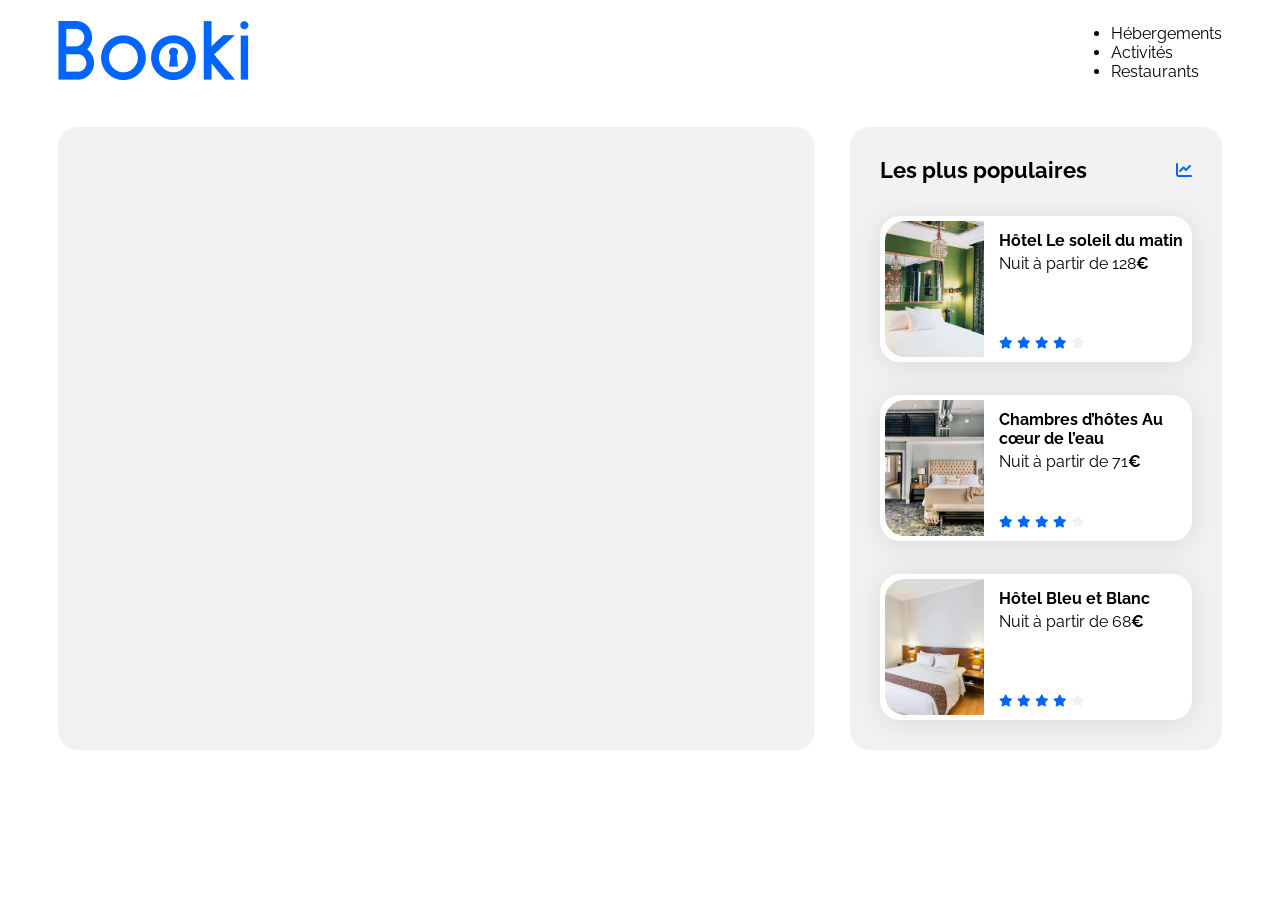
==== Booki/index.html @ a7e3a95b "Ajout du contenu de pro" ====
<!DOCTYPE html>
<html lang="fr">

<head>
    <meta charset="UTF-8">
    <meta name="viewport" content="width=device-width, initial-scale=1.0">
    <title>Booki</title>
    <link rel="preconnect" href="https://fonts.googleapis.com">
    <link rel="preconnect" href="https://fonts.gstatic.com" crossorigin>
    <link href="https://fonts.googleapis.com/css2?family=Raleway:wght@400;500;700&display=swap" rel="stylesheet">
    <link rel="stylesheet" href="https://cdnjs.cloudflare.com/ajax/libs/font-awesome/6.2.1/css/all.min.css"
        integrity="sha512-MV7K8+y+gLIBoVD59lQIYicR65iaqukzvf/nwasF0nqhPay5w/9lJmVM2hMDcnK1OnMGCdVK+iQrJ7lzPJQd1w=="
        crossorigin="anonymous" referrerpolicy="no-referrer" />
    <link rel="stylesheet" href="./css/style.css">
</head>

<body>
    <div class="main-container">
        <header>
            <nav>
                <a href="#" class="logo">
                    <img src="./images/logo/Booki.png" alt="Logo Booki">
                </a>
                <ul class="nav-links">
                    <li><a href="#">Hébergements</a></li>
                    <li><a href="#">Activités</a></li>
                    <li><a href="#">Restaurants</a></li>
                </ul>
            </nav>  
        </header>
        <main>
            <div class="hebergements-and-populaires">
                <section class="hebergements">

                </section>
                <section class="populaires">
                    <div class="populaires-title">
                        <h2 class="section-title">Les plus populaires</h2>
                        <i class="fa-solid fa-chart-line" aria-hidden="true"></i>
                    </div>
                    <div class="populaires-cards">
                        <a href="#">
                            <article class="card">
                                <img src="./images/hebergements/emile-guillemot.jpg" alt="Image de la chambre d'hôtel montrant un lit">
                                <div class="card-content">
                                    <div class="card-txt">
                                        <h3 class="card-title">Hôtel Le soleil du matin</h3>
                                        <p class="card-subtitle">Nuit à partir de 128<span class="euro">€</span></p>
                                    </div>
                                    <div class="card-rating">
                                        <i class="fa-xs fa-solid fa-star" aria-hidden="true"></i>
                                        <i class="fa-xs fa-solid fa-star" aria-hidden="true"></i>
                                        <i class="fa-xs fa-solid fa-star" aria-hidden="true"></i>
                                        <i class="fa-xs fa-solid fa-star" aria-hidden="true"></i>
                                        <i class="fa-xs fa-solid fa-star neutral-star" aria-hidden="true"></i>
                                        <span class="sr-only">Note de 4 sur 5</span>
                                    </div>
                                </div>
                            </article>
                        </a>
                        <a href="#">
                            <article class="card">
                                <img src="./images/hebergements/aw-creative.jpg" alt="Image de la chambre d'hôtel montrant un lit">
                                <div class="card-content">
                                    <div class="card-txt">
                                        <h3 class="card-title">Chambres d’hôtes Au cœur de l’eau</h3>
                                        <p class="card-subtitle">Nuit à partir de 71<span class="euro">€</span></p>
                                    </div>
                                    <div class="card-rating">
                                        <i class="fa-xs fa-solid fa-star" aria-hidden="true"></i>
                                        <i class="fa-xs fa-solid fa-star" aria-hidden="true"></i>
                                        <i class="fa-xs fa-solid fa-star" aria-hidden="true"></i>
                                        <i class="fa-xs fa-solid fa-star" aria-hidden="true"></i>
                                        <i class="fa-xs fa-solid fa-star neutral-star" aria-hidden="true"></i>
                                        <span class="sr-only">Note de 4 sur 5</span>
                                    </div>
                                </div>
                            </article>
                        </a>
                        <a href="#">
                            <article class="card">
                                <img src="./images/hebergements/febrian-zakaria2.jpg" alt="Image de la chambre d'hôtel montrant un lit">
                                <div class="card-content">
                                    <div class="card-txt">
                                        <h3 class="card-title">Hôtel Bleu et Blanc</h3>
                                        <p class="card-subtitle">Nuit à partir de 68<span class="euro">€</span></p>
                                    </div>
                                    <div class="card-rating">
                                        <i class="fa-xs fa-solid fa-star" aria-hidden="true"></i>
                                        <i class="fa-xs fa-solid fa-star" aria-hidden="true"></i>
                                        <i class="fa-xs fa-solid fa-star" aria-hidden="true"></i>
                                        <i class="fa-xs fa-solid fa-star" aria-hidden="true"></i>
                                        <i class="fa-xs fa-solid fa-star neutral-star" aria-hidden="true"></i>
                                        <span class="sr-only">Note de 4 sur 5</span>
                                    </div>
                                </div>
                            </article>
                        </a>
                    </div>
                </section>
            </div>
        </main>
        <footer></footer>
    </div>
</body>

</html>
---- Booki/css/style.css ----
/****** General ***********/
* {
    font-family: 'Raleway', sans-serif;
}

:root {
    --main-color: #0065FC;
    --main-bg-color: #F2F2F2;
    --filter-bg-color: #DEEBFF;
}

.fa-solid {
    color: var(--main-color);
}

body {
    display: flex;
    justify-content: center;
}

.main-container {
    width: 100%;
    max-width: 1440px;
    padding: 0 50px;
    box-sizing: border-box;
}

a {
    color: inherit;
    text-decoration: none;
}

.section-title {
    margin: 0;
    font-size: 22px;
}

.card {
    background-color: white;
    border-radius: 20px;
    padding: 5px;
    filter: drop-shadow(0px 3px 15px rgba(0, 0, 0, 0.1));
}

.card img {
    object-fit: cover;
}

.card-title {
    font-size: 16px;
}

.euro {
    font-weight: 700;
}

.neutral-star {
    color: var(--main-bg-color)
}

/****** Hebergements And Populaires ***********/
.hebergements-and-populaires {
    display: flex;
    justify-content: space-between;
}

.hebergements-and-populaires section {
    background-color: var(--main-bg-color);
    border-radius: 20px;
    padding: 30px;
    box-sizing: border-box;
}

/****** Hebergements ***********/
.hebergements {
    width: 65%;
}

/****** Populaires ***********/
.populaires {
    width: 32%;
}

.populaires-title {
    display: flex;
    justify-content: space-between;
    align-items: center;
}

.populaires-cards .card {
    display: flex;
    margin-top: 33px;
}

.populaires-cards img {
    width: 33%;
    height: 136px;
    border-top-left-radius: 20px;
    border-bottom-left-radius: 20px;
}

.populaires-cards .card-content {
    width: 67%;
    padding-left: 15px;
    display: flex;
    flex-direction: column;
    justify-content: space-between;
    box-sizing: border-box;
}

.populaires-cards .card-title {
    margin-top: 10px;
    margin-bottom: 4px;
}

.populaires-cards .card-subtitle {
    margin: 0;
}

.populaires-cards .card-rating {
    margin-bottom: 5px;
}

nav{
    display: flex;
    justify-content: space-between;
    align-items: center;
    margin-bottom: 30px;
}


/* Le code ci-dessous correspond à la version responsive uniquement */

/****** Media queries ***********/
/* Medium devices (tablets, less/equal than 1024px) */
@media (max-width: 1024px) {
    .hebergements-and-populaires {
        flex-direction: column;
    }

    .hebergements {
        width: 100%;
    }

    .populaires {
        width: 100%;
        margin-top: 50px;
    }

    .populaires-cards {
        display: flex;
        flex-direction: row;
        justify-content: space-between;
    }

    .populaires-cards a {
        width: 30%;
    }

    .populaires-cards .card-title {
        font-size: 14px;
    }

    .populaires-cards .card-subtitle {
        font-size: 13px;
    }
}

/* Small devices (phones, less than 768px) */
@media (max-width: 767.98px) {
    /* ... */
}
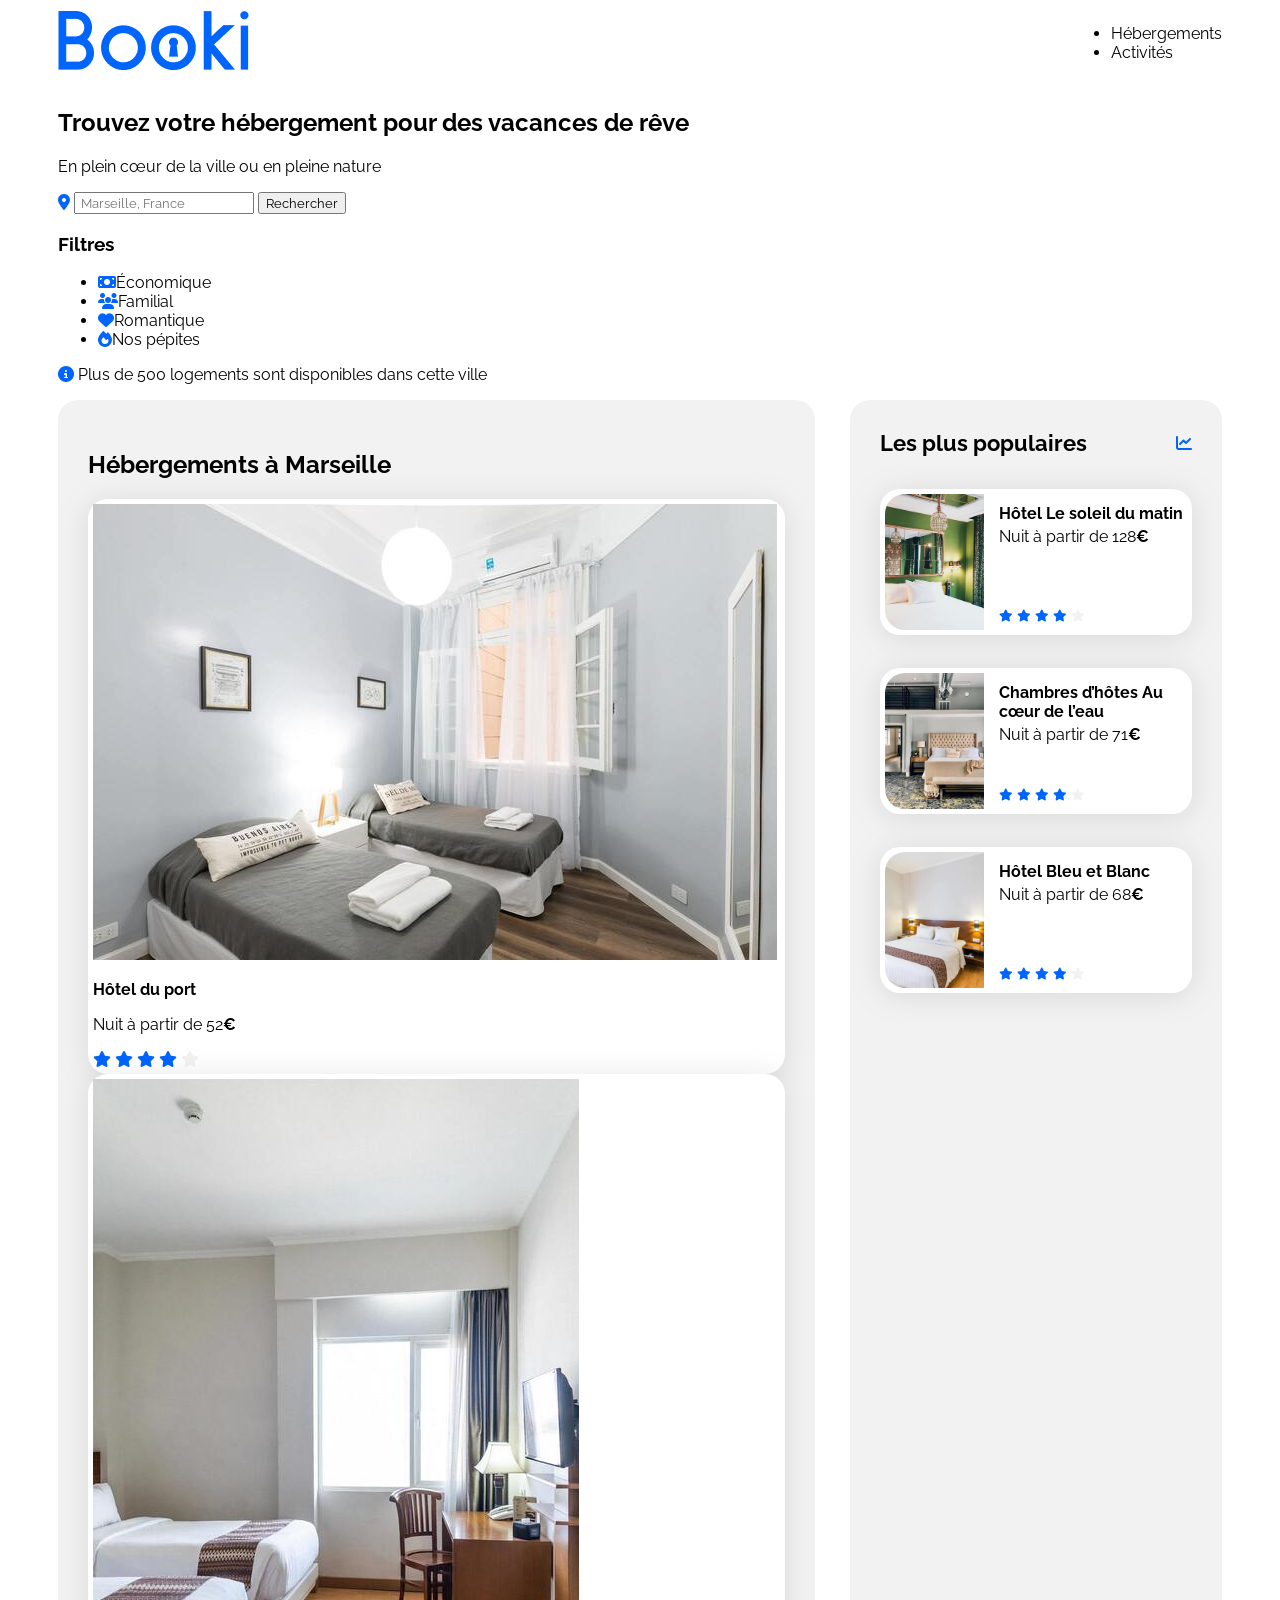
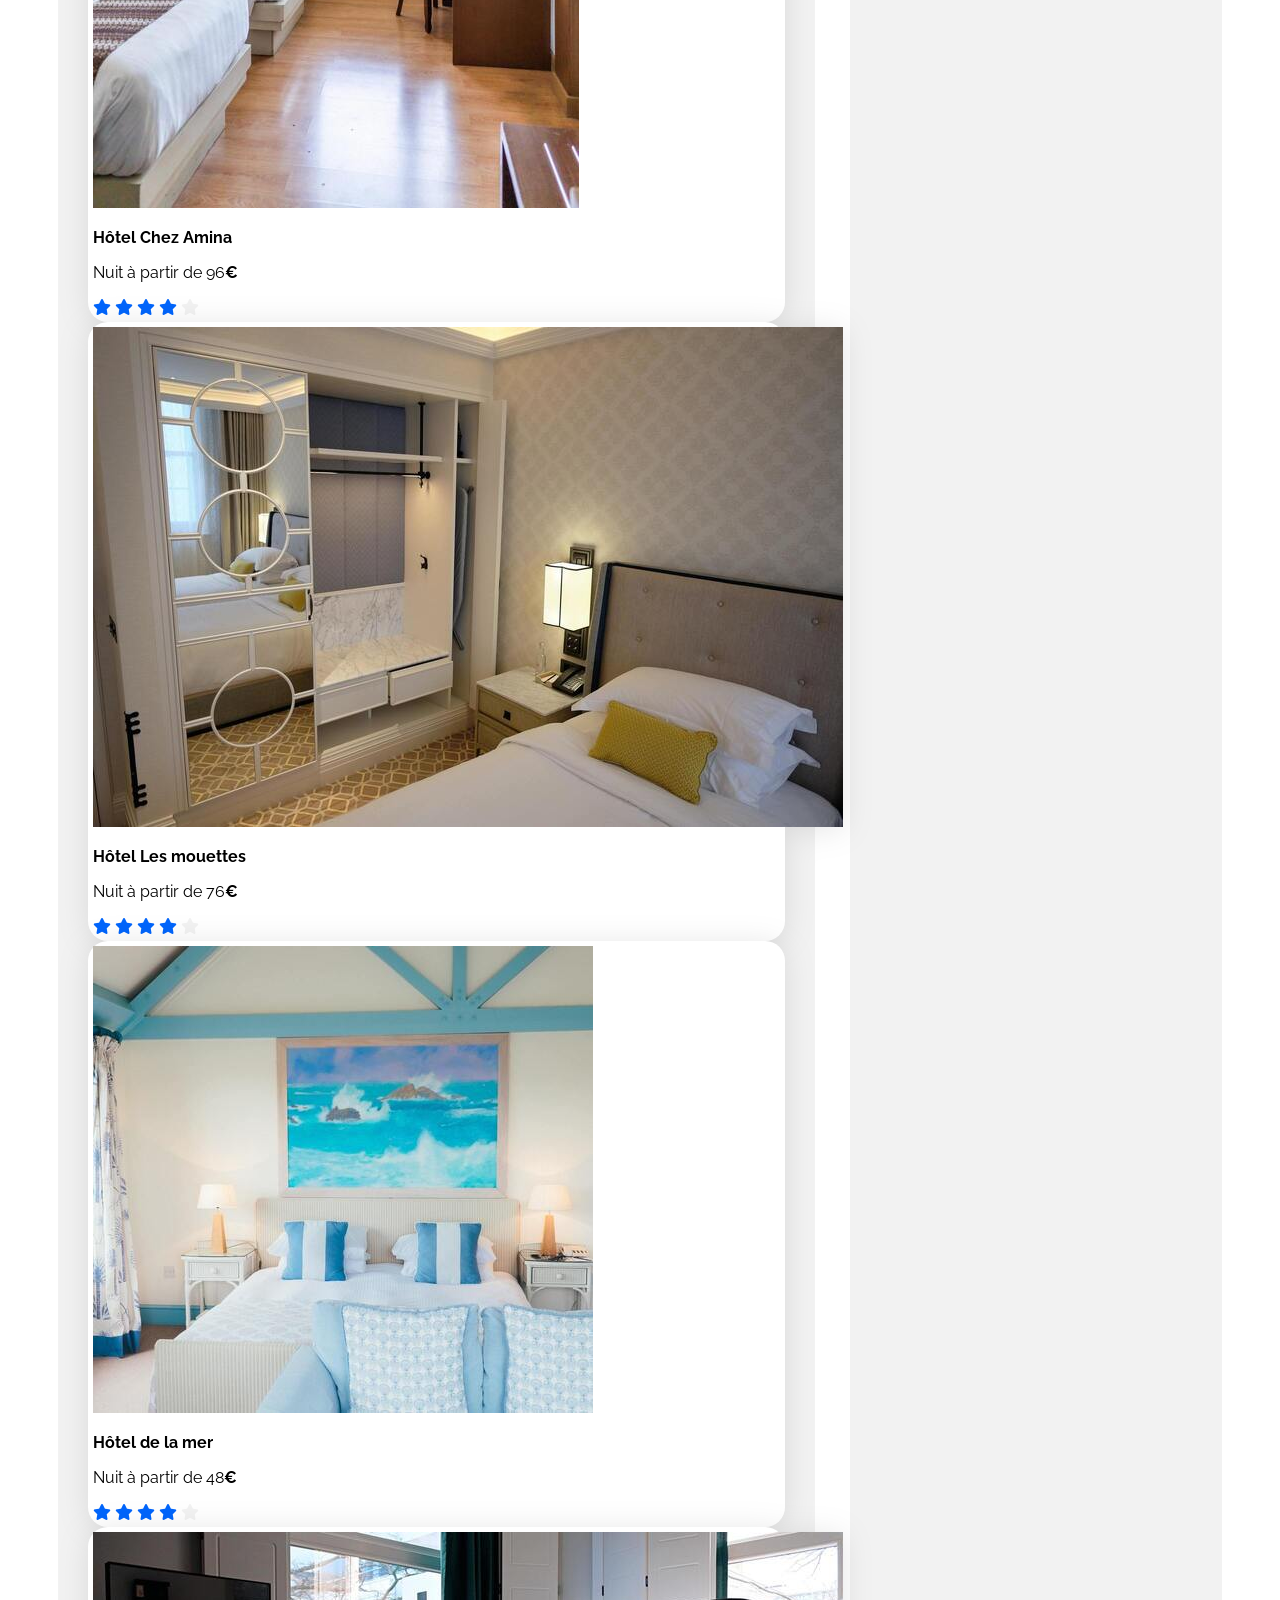
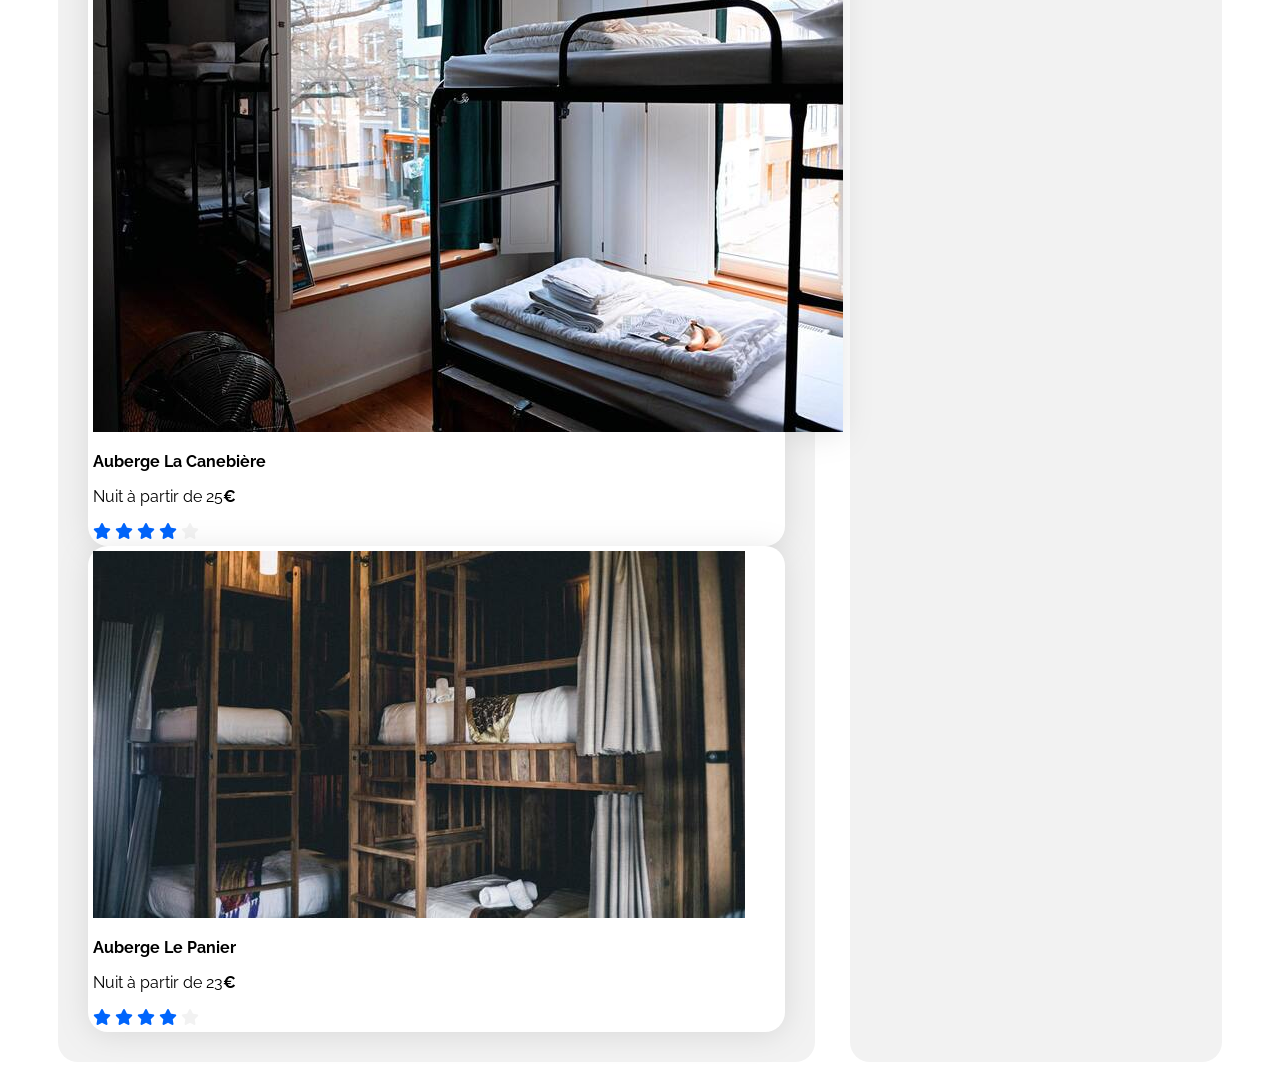
==== commit 70376654: "Mise à jour" ====
--- a/Booki/index.html
+++ b/Booki/index.html
@@ -21,18 +21,142 @@
                 <a href="#" class="logo">
                     <img src="./images/logo/Booki.png" alt="Logo Booki">
                 </a>
-                <ul class="nav-links">
+                <ul class="nav-liens">
                     <li><a href="#">Hébergements</a></li>
                     <li><a href="#">Activités</a></li>
-                    <li><a href="#">Restaurants</a></li>
                 </ul>
-            </nav>  
+            </nav>
+            <section class="filtre-et-recherche">
+                <h2 class="titre">Trouvez votre hébergement pour des vacances de rêve</h2>
+                <p class="soustitre">En plein cœur de la ville ou en pleine nature</p>
+                <form class="recherche">
+                    <i class="fa-solid fa-location-dot" aria-hidden="true"></i>
+                    <input type="text" placeholder=" Marseille, France" class="input-recherche">
+                    <button type="submit" class="button">Rechercher</button>
+                </form>
+                <div class="filtre">
+                    <h3>Filtres</h3> 
+                    <ul class="filtre-liens">
+                        <li><i class="fa-solid fa-money-bill" aria-hidden="true"></i><a href="#">Économique</a></li>
+                        <li><i class="fa-solid fa-users" aria-hidden="true"></i><a href="#">Familial</a></li>
+                        <li><i class="fa-solid fa-heart" aria-hidden="true"></i><a href="#">Romantique</a></li>
+                        <li><i class="fa-solid fa-fire" aria-hidden="true"></i><a href="#">Nos pépites</a></li>
+                    </ul>
+                </div>
+                <p><i class="fa-solid fa-info-circle" aria-hidden="true"></i> Plus de 500 logements sont disponibles dans cette ville</p>
+            </section>
         </header>
         <main>
             <div class="hebergements-and-populaires">
                 <section class="hebergements">
-
+                    <h2 class="hebergements-title">Hébergements à Marseille</h2>
+                    <div class="hebergements-cards">
+                        <a href="#">
+                            <article class="card">
+                                <img src="./images/hebergements/fred-kleber.jpg" alt="Façade de l'Hôtel du port">
+                                <div class="card-content">
+                                    <h3 class="card-title">Hôtel du port</h3>
+                                    <p class="card-subtitle">Nuit à partir de 52<span class="euro">€</span></p>
+                                    <div class="card-rating">
+                                        <i class="fa-solid fa-star" aria-hidden="true"></i>
+                                        <i class="fa-solid fa-star" aria-hidden="true"></i>
+                                        <i class="fa-solid fa-star" aria-hidden="true"></i>
+                                        <i class="fa-solid fa-star" aria-hidden="true"></i>
+                                        <i class="fa-solid fa-star neutral-star" aria-hidden="true"></i>
+                                        <span class="sr-only">Note de 4 sur 5</span>
+                                    </div>
+                                </div>
+                            </article>
+                        </a>
+                        <a href="#">
+                            <article class="card">
+                                <img src="./images/hebergements/febrian-zakaria.jpg" alt="Chambre de l'Hôtel Chez Amina">
+                                <div class="card-content">
+                                    <h3 class="card-title">Hôtel Chez Amina</h3>
+                                    <p class="card-subtitle">Nuit à partir de 96<span class="euro">€</span></p>
+                                    <div class="card-rating">
+                                        <i class="fa-solid fa-star" aria-hidden="true"></i>
+                                        <i class="fa-solid fa-star" aria-hidden="true"></i>
+                                        <i class="fa-solid fa-star" aria-hidden="true"></i>
+                                        <i class="fa-solid fa-star" aria-hidden="true"></i>
+                                        <i class="fa-solid fa-star neutral-star" aria-hidden="true"></i>
+                                        <span class="sr-only">Note de 4 sur 5</span>
+                                    </div>
+                                </div>
+                            </article>
+                        </a>
+                        <a href="#">
+                            <article class="card">
+                                <img src="./images/hebergements/reisetopia.jpg" alt="Chambre de l'Hôtel Les mouettes">
+                                <div class="card-content">
+                                    <h3 class="card-title">Hôtel Les mouettes</h3>
+                                    <p class="card-subtitle">Nuit à partir de 76<span class="euro">€</span></p>
+                                    <div class="card-rating">
+                                        <i class="fa-solid fa-star" aria-hidden="true"></i>
+                                        <i class="fa-solid fa-star" aria-hidden="true"></i>
+                                        <i class="fa-solid fa-star" aria-hidden="true"></i>
+                                        <i class="fa-solid fa-star" aria-hidden="true"></i>
+                                        <i class="fa-solid fa-star neutral-star" aria-hidden="true"></i>
+                                        <span class="sr-only">Note de 4 sur 5</span>
+                                    </div>
+                                </div>
+                            </article>
+                        </a>
+                        <a href="#">
+                            <article class="card">
+                                <img src="./images/hebergements/annie-spratt.jpg" alt="Chambre de l'Hôtel de la mer">
+                                <div class="card-content">
+                                    <h3 class="card-title">Hôtel de la mer</h3>
+                                    <p class="card-subtitle">Nuit à partir de 48<span class="euro">€</span></p>
+                                    <div class="card-rating">
+                                        <i class="fa-solid fa-star" aria-hidden="true"></i>
+                                        <i class="fa-solid fa-star" aria-hidden="true"></i>
+                                        <i class="fa-solid fa-star" aria-hidden="true"></i>
+                                        <i class="fa-solid fa-star" aria-hidden="true"></i>
+                                        <i class="fa-solid fa-star neutral-star" aria-hidden="true"></i>
+                                        <span class="sr-only">Note de 4 sur 5</span>
+                                    </div>
+                                </div>
+                            </article>
+                        </a>
+                        <a href="#">
+                            <article class="card">
+                                <img src="./images/hebergements/marcus-loke.jpg" alt="Chambre de l'Auberge La Canebière">
+                                <div class="card-content">
+                                    <h3 class="card-title">Auberge La Canebière</h3>
+                                    <p class="card-subtitle">Nuit à partir de 25<span class="euro">€</span></p>
+                                    <div class="card-rating">
+                                        <i class="fa-solid fa-star" aria-hidden="true"></i>
+                                        <i class="fa-solid fa-star" aria-hidden="true"></i>
+                                        <i class="fa-solid fa-star" aria-hidden="true"></i>
+                                        <i class="fa-solid fa-star" aria-hidden="true"></i>
+                                        <i class="fa-solid fa-star neutral-star" aria-hidden="true"></i>
+                                        <span class="sr-only">Note de 4 sur 5</span>
+                                    </div>
+                                </div>
+                            </article>
+                        </a>
+                        <a href="#">
+                            <article class="card">
+                                <img src="./images/hebergements/nicate-lee.jpg" alt="Chambre de l'Auberge Le Panier">
+                                <div class="card-content">
+                                    <h3 class="card-title">Auberge Le Panier</h3>
+                                    <p class="card-subtitle">Nuit à partir de 23<span class="euro">€</span></p>
+                                    <div class="card-rating">
+                                        <i class="fa-solid fa-star" aria-hidden="true"></i>
+                                        <i class="fa-solid fa-star" aria-hidden="true"></i>
+                                        <i class="fa-solid fa-star" aria-hidden="true"></i>
+                                        <i class="fa-solid fa-star" aria-hidden="true"></i>
+                                        <i class="fa-solid fa-star neutral-star" aria-hidden="true"></i>
+                                        <span class="sr-only">Note de 4 sur 5</span>
+                                    </div>
+                                </div>
+                            </article>
+                        </a>
+                    </div>
                 </section>
+
+
                 <section class="populaires">
                     <div class="populaires-title">
                         <h2 class="section-title">Les plus populaires</h2>
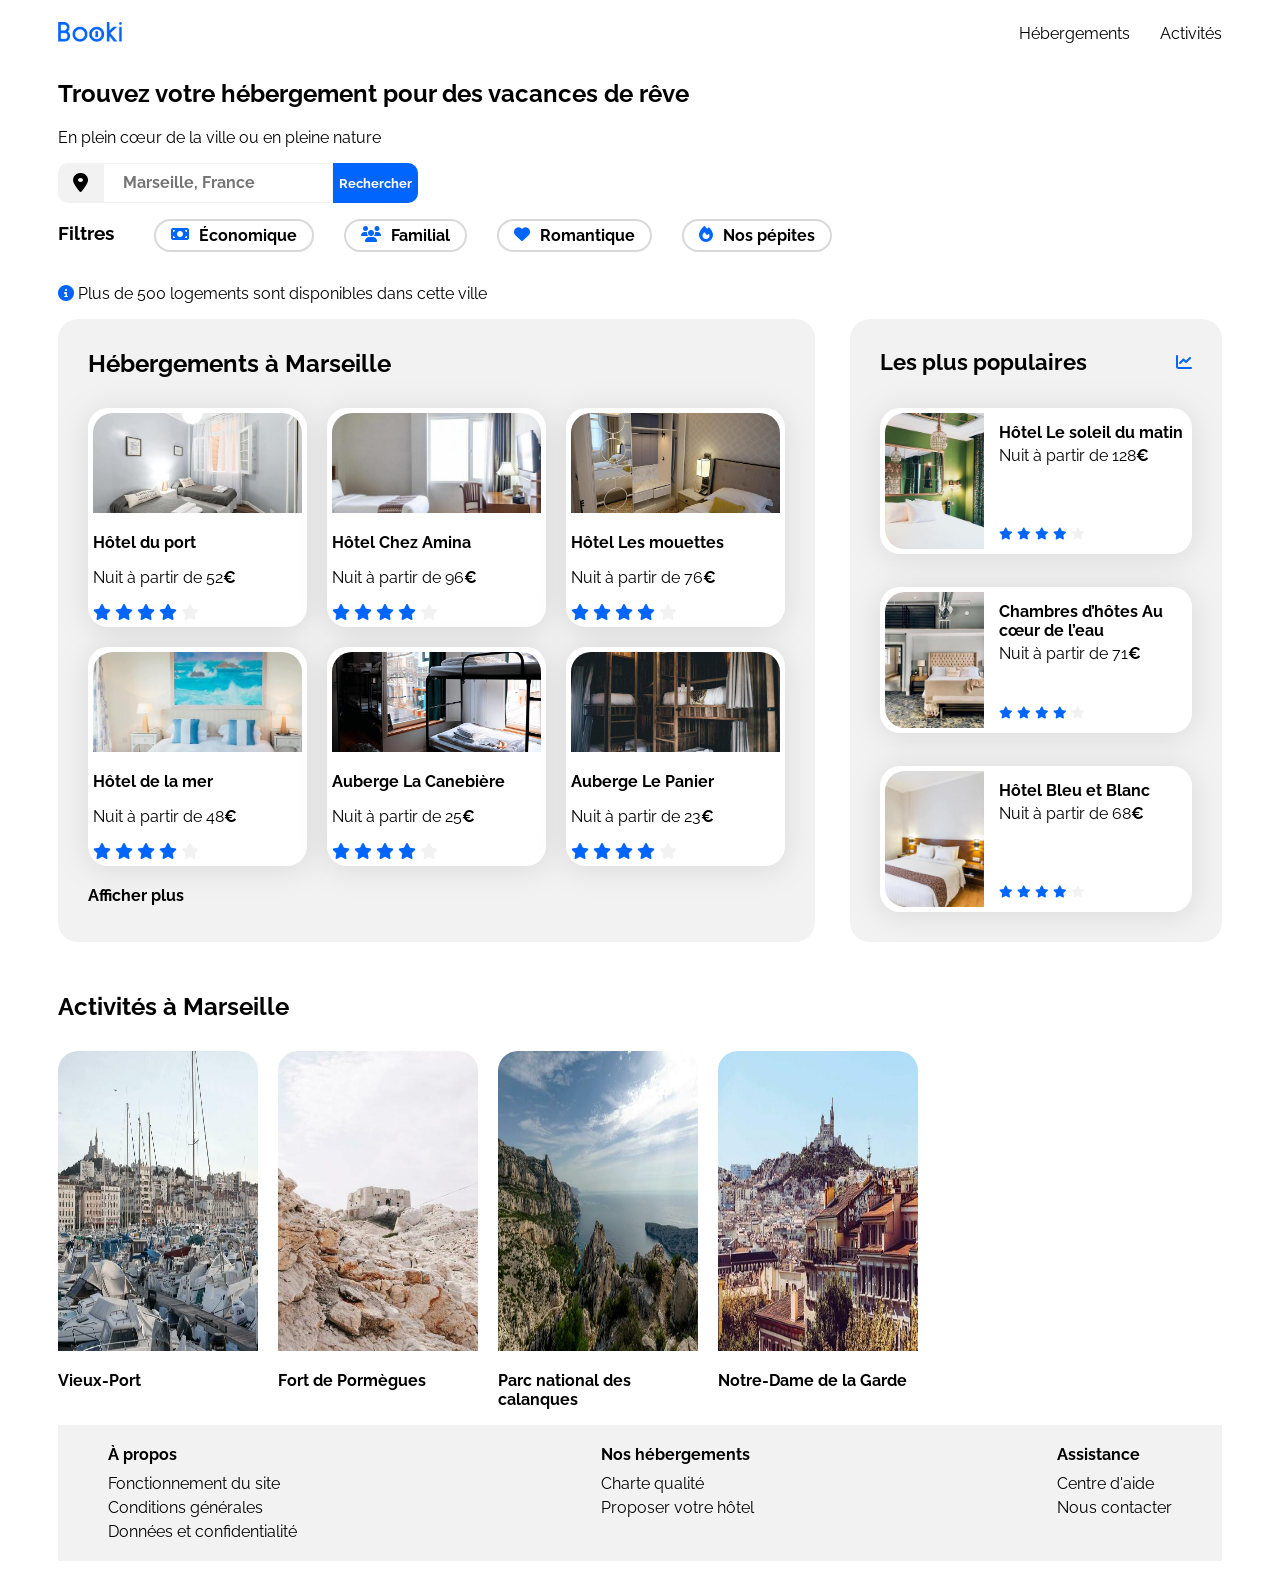
==== commit 7a3653e8: "Mise à jour" ====
--- a/Booki/index.html
+++ b/Booki/index.html
@@ -154,8 +154,8 @@
                             </article>
                         </a>
                     </div>
+                    <a href="#" class="afficher-plus">Afficher plus</a>
                 </section>
-
 
                 <section class="populaires">
                     <div class="populaires-title">
@@ -223,8 +223,71 @@
                     </div>
                 </section>
             </div>
+
+            <section class="activites">
+                    <h2 class="activites-title">Activités à Marseille</h2>
+                    <div class="activites-cards">
+                        <a href="#">
+                            <article>
+                                <img src="./images/activites/reno-laithienne.jpg" alt="Vieux port">
+                                <div class="card-content">
+                                    <h3 class="card-title">Vieux-Port</h3>
+                                </div>
+                            </article>
+                        </a>
+                        <a href="#">
+                            <article>
+                                <img src="./images/activites/paul-hermann.jpg" alt="Fort de Pormègues">
+                                <div class="card-content">
+                                    <h3 class="card-title">Fort de Pormègues</h3>
+                                </div>
+                            </article>
+                        </a>
+                        <a href="#">
+                            <article>
+                                <img src="./images/activites/kilyan-sockalingum.jpg" alt="Les calanques">
+                                <div class="card-content">
+                                    <h3 class="card-title">Parc national des calanques</h3>
+                                </div>
+                            </article>
+                        </a>
+                        <a href="#">
+                            <article>
+                                <img src="./images/activites/florian-wehde.jpg" alt="Notre-Dame de la Garde">
+                                <div class="card-content">
+                                    <h3 class="card-title">Notre-Dame de la Garde</h3>
+                                </div>
+                            </article>
+                        </a>
+                    </div>
+                </section>
         </main>
-        <footer></footer>
+        <footer>
+            <div class="footer-content">
+                <div class="footer-links">
+                    <h4>À propos</h4>
+                    <ul>
+                        <li><a href="#">Fonctionnement du site</a></li>
+                        <li><a href="#">Conditions générales</a></li>
+                        <li><a href="#">Données et confidentialité</a></li>
+                    </ul>
+                </div>
+                <div class="footer-links">
+                    <h4>Nos hébergements</h4>
+                    <ul>
+                        <li><a href="#">Charte qualité</a></li>
+                        <li><a href="#">Proposer votre hôtel</a></li>
+                    </ul>
+                </div>
+                <div class="footer-links">
+                    <h4>Assistance</h4>
+                    <ul>
+                        <li><a href="#">Centre d'aide</a></li>
+                        <li><a href="#">Nous contacter</a></li>
+                    </ul>
+                </div>
+            </div>
+        </footer>
     </div>
 </body>
 
--- a/Booki/css/style.css
+++ b/Booki/css/style.css
@@ -58,6 +58,105 @@
     color: var(--main-bg-color)
 }
 
+
+/****** Navigation ***********/
+nav {
+    display: flex;
+    justify-content: space-between;
+    align-items: center;
+}
+
+.nav-liens {
+    display: flex;
+    gap: 30px;
+    list-style: none;
+}
+
+.nav-liens a {
+    position: relative;
+}
+
+.nav-liens a:hover {
+    color: var(--main-color);
+}
+
+.nav-liens a::after {
+    content: '';
+    position: absolute;
+    left: 0;
+    top: -25px;
+    width: 100%;
+    height: 3px;
+    background-color: var(--main-color);
+    transform: scaleX(0);
+}
+
+.nav-liens a:hover::after {
+    transform: scaleX(1);
+}
+
+.logo img {
+    height: 20px;
+    width: auto;
+}
+
+.recherche {
+    display: flex;
+    align-items: stretch;
+    border-radius: 10px;
+    overflow: hidden;
+    width: fit-content;
+    background-color: var(--main-bg-color);
+    padding: 0px 0px 0px 15px;
+    height: 40px;
+}
+
+.recherche i {
+    font-size: 20px;
+    background-color: var(--main-bg-color);
+    align-self: center;
+    padding-right: 15px;
+    color: black;
+}
+
+.input-recherche {
+    font-size: 16px;
+    font-weight: 700;
+    border: 1px solid var(--main-bg-color);
+    padding: 0px 15px;
+}
+
+.button {
+    background-color: var(--main-color);
+    color: white;
+    border: none;
+    font-weight: 700;
+}
+
+.filtre {
+    display: flex;
+}
+
+.filtre-liens {
+    display: flex;
+    list-style: none;
+    gap: 30px;
+    font-weight: 700;
+}
+
+.filtre-liens li {
+    border-radius: 20px;
+    padding: 5px 15px;
+    border: 2px solid #D9D9D9;
+    display: flex;
+    gap: 10px;
+}
+
+.filtre-liens li:hover {
+    background-color: #DEEBFF;
+}
+
+
 /****** Hebergements And Populaires ***********/
 .hebergements-and-populaires {
     display: flex;
@@ -74,6 +173,36 @@
 /****** Hebergements ***********/
 .hebergements {
     width: 65%;
+}
+
+.hebergements-title {
+    display: flex;
+    align-items: center;
+    margin: 0px;
+    padding-bottom: 30px;
+}
+
+.hebergements-cards {
+    width: 100%;
+    display: grid;
+    grid-template-columns: repeat(3, 1fr);
+    gap: 20px;
+    box-sizing: border-box;
+}
+
+.hebergements-cards img {
+    width: 100%;
+    height: 100px;
+    border-radius: 20px;
+    border-bottom-left-radius: 0px;
+    border-bottom-right-radius: 0px;
+    object-fit: cover;
+}
+
+.afficher-plus {
+    display: block;
+    margin-top: 20px;
+    font-weight: 700;
 }
 
 /****** Populaires ***********/
@@ -121,11 +250,64 @@
     margin-bottom: 5px;
 }
 
-nav{
-    display: flex;
-    justify-content: space-between;
+/****** Activités ***********/
+.activites {
+    width: 65%;
+    margin-top: 50px;
+}
+
+.activites-title {
+    display: flex;
     align-items: center;
-    margin-bottom: 30px;
+    margin: 0px;
+    padding-bottom: 30px;
+}
+
+.activites-cards {
+    width: 100%;
+    display: flex;
+    gap: 20px;
+    box-sizing: border-box;
+}
+
+.activites-cards img {
+    width: 200px;
+    height: 300px;
+    border-radius: 20px;
+    border-bottom-left-radius: 0px;
+    border-bottom-right-radius: 0px;
+}
+
+/****** Footer ***********/
+footer {
+    background-color: var(--main-bg-color);
+    padding: 0px 50px;
+    box-sizing: border-box;
+}
+
+.footer-content {
+    display: flex;
+    justify-content: space-between;
+    padding: 20px 0px;
+}
+
+.footer-links {
+    display: flex;
+    flex-direction: column;
+    gap: 10px;
+}
+
+.footer-links h4 {
+    margin: 0;
+}
+
+.footer-links ul {
+    display: flex;
+    flex-direction: column;
+    gap: 5px;
+    list-style: none;
+    padding: 0px;
+    margin: 0;
 }
 
 
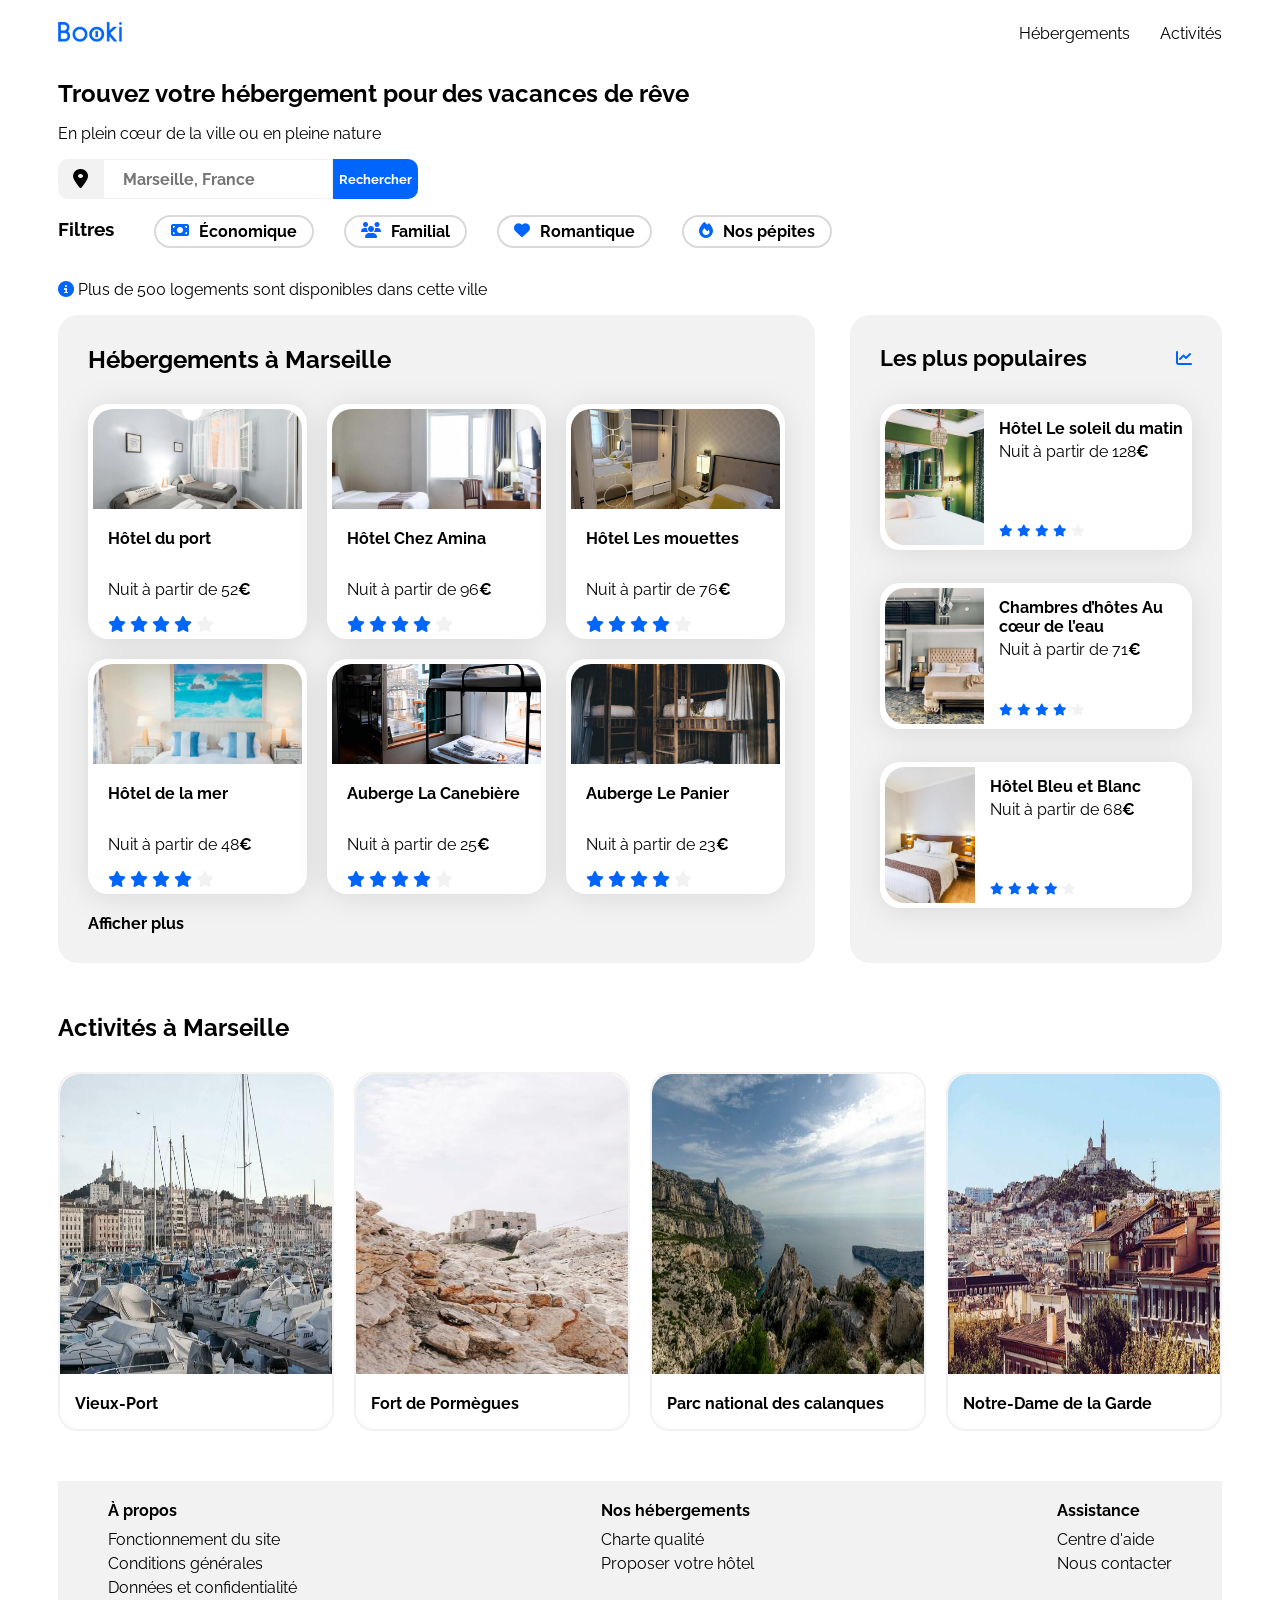
==== commit 055c69c5: "Mise à jour" ====
--- a/Booki/index.html
+++ b/Booki/index.html
@@ -13,7 +13,6 @@
         crossorigin="anonymous" referrerpolicy="no-referrer" />
     <link rel="stylesheet" href="./css/style.css">
 </head>
-
 <body>
     <div class="main-container">
         <header>
--- a/Booki/css/style.css
+++ b/Booki/css/style.css
@@ -48,6 +48,15 @@
 
 .card-title {
     font-size: 16px;
+}
+
+.card-content {
+    width: 100%;
+    padding-left: 15px;
+    display: flex;
+    flex-direction: column;
+    justify-content: space-between;
+    box-sizing: border-box;
 }
 
 .euro {
@@ -98,6 +107,11 @@
 .logo img {
     height: 20px;
     width: auto;
+}
+
+.titre {
+    margin: 0px;
+    margin-top: 20px;
 }
 
 .recherche {
@@ -228,15 +242,6 @@
     border-bottom-left-radius: 20px;
 }
 
-.populaires-cards .card-content {
-    width: 67%;
-    padding-left: 15px;
-    display: flex;
-    flex-direction: column;
-    justify-content: space-between;
-    box-sizing: border-box;
-}
-
 .populaires-cards .card-title {
     margin-top: 10px;
     margin-bottom: 4px;
@@ -252,7 +257,7 @@
 
 /****** Activités ***********/
 .activites {
-    width: 65%;
+    width: 100%;
     margin-top: 50px;
 }
 
@@ -271,11 +276,17 @@
 }
 
 .activites-cards img {
-    width: 200px;
+    width: 100%;
     height: 300px;
     border-radius: 20px;
     border-bottom-left-radius: 0px;
     border-bottom-right-radius: 0px;
+}
+
+.activites a {
+    width: calc(25% - 15px);
+    border-radius: 20px;
+    border: 2px solid var(--main-bg-color);
 }
 
 /****** Footer ***********/
@@ -283,6 +294,7 @@
     background-color: var(--main-bg-color);
     padding: 0px 50px;
     box-sizing: border-box;
+    margin-top: 50px;
 }
 
 .footer-content {
@@ -324,6 +336,9 @@
         width: 100%;
     }
 
+    .hebergements-cards {
+    grid-template-columns: repeat(3, 1fr);
+    }
     .populaires {
         width: 100%;
         margin-top: 50px;
@@ -339,12 +354,31 @@
         width: 30%;
     }
 
-    .populaires-cards .card-title {
+    .card-title {
         font-size: 14px;
     }
 
-    .populaires-cards .card-subtitle {
+    .card-subtitle {
         font-size: 13px;
+    }
+
+    .activites {
+        width: 100%;
+    }
+
+    .activites-cards img {
+        width: 100%;
+        height: 220px;
+    }
+
+    .filtre {
+        flex-wrap: wrap;
+        gap: 15px;
+    }
+
+    .filtre-liens {
+        flex-wrap: wrap;
+        gap: 15px;
     }
 }
 
